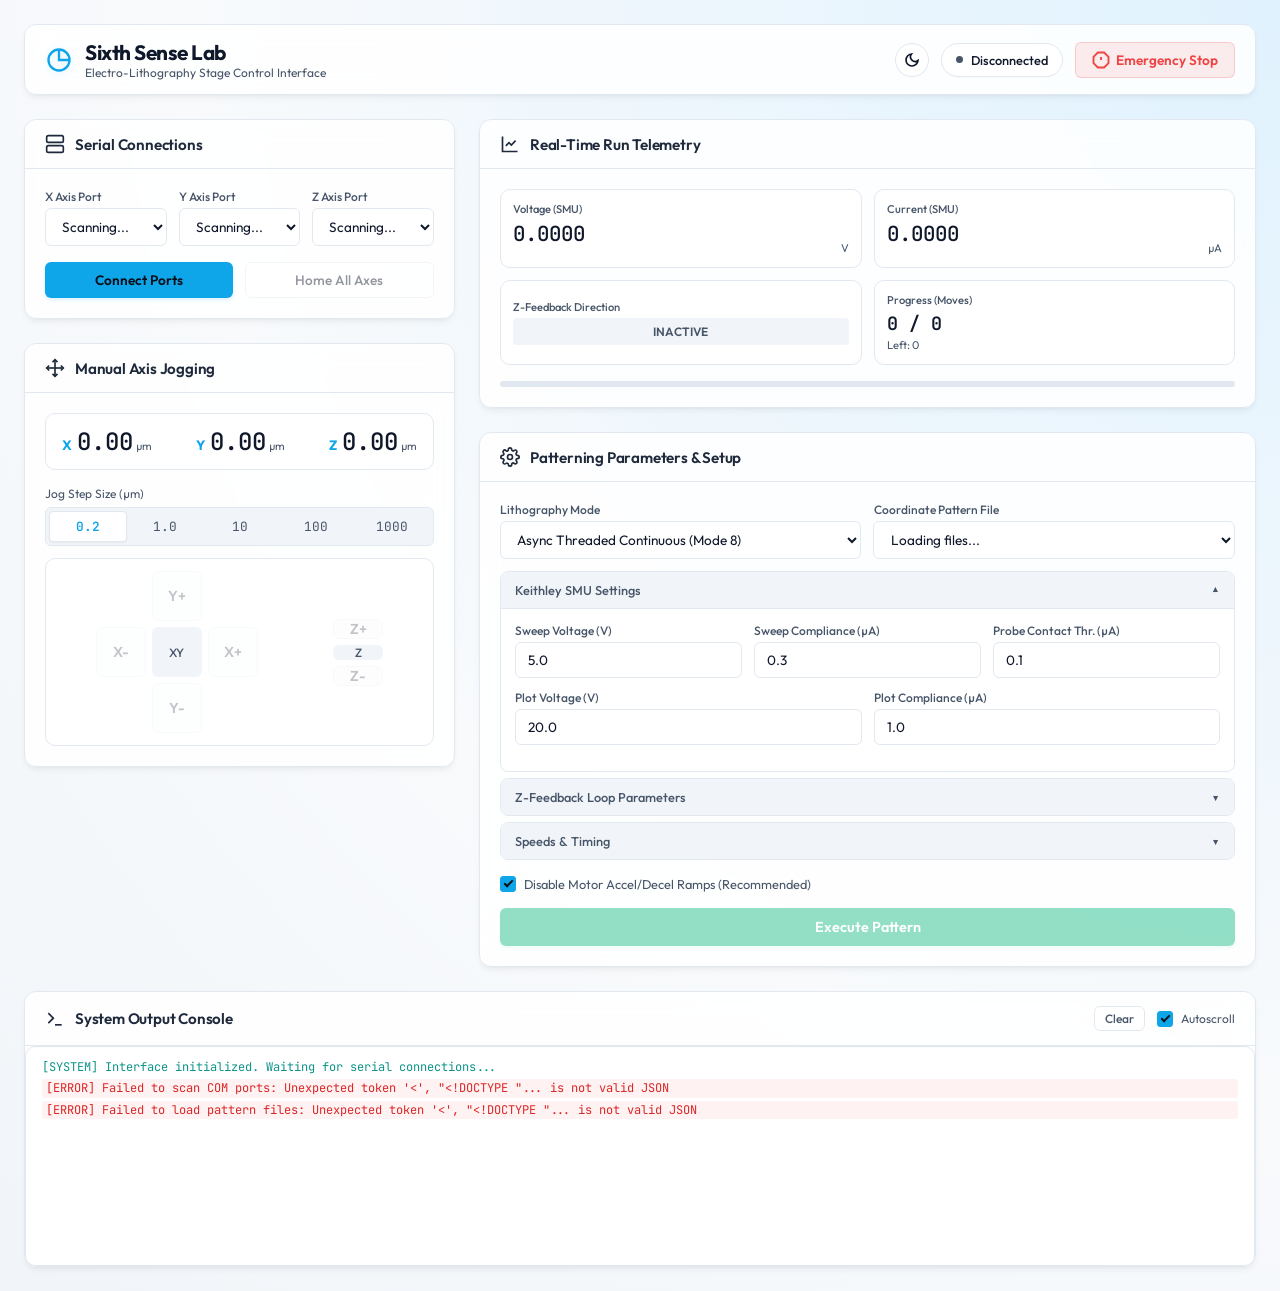
==== frontend/index.html @ 629966ce "Add light/dark theme toggle support, persistent storage, and icon swapping" ====
<!DOCTYPE html>
<html lang="en">
<head>
    <meta charset="UTF-8">
    <meta name="viewport" content="width=device-width, initial-scale=1.0">
    <title>Sixth Sense Lab - Lithography Dashboard</title>
    <link rel="preconnect" href="https://fonts.googleapis.com">
    <link rel="preconnect" href="https://fonts.gstatic.com" crossorigin>
    <link href="https://fonts.googleapis.com/css2?family=Outfit:wght@300;400;500;600;700&family=JetBrains+Mono:wght@400;500&display=swap" rel="stylesheet">
    <link rel="stylesheet" href="style.css">
</head>
<body>
    <div class="glow-bg"></div>
    <div class="app-container">
        <!-- HEADER -->
        <header class="main-header glass-panel">
            <div class="header-left">
                <div class="logo-icon">
                    <svg viewBox="0 0 24 24" width="28" height="28" stroke="currentColor" stroke-width="2" fill="none">
                        <circle cx="12" cy="12" r="9"></circle>
                        <path d="M12 3v9h9"></path>
                    </svg>
                </div>
                <div class="logo-text">
                    <h1>Sixth Sense Lab</h1>
                    <p>Electro-Lithography Stage Control Interface</p>
                </div>
            </div>
            <div class="header-right">
                <button class="btn btn-secondary btn-icon" id="btn-theme-toggle" title="Toggle Light/Dark Theme">
                    <svg id="theme-icon" viewBox="0 0 24 24" width="16" height="16" stroke="currentColor" stroke-width="2.5" fill="none">
                        <path d="M21 12.79A9 9 0 1 1 11.21 3 7 7 0 0 0 21 12.79z"></path>
                    </svg>
                </button>
                <div class="status-badge" id="system-status">
                    <span class="status-indicator"></span>
                    <span class="status-text">Disconnected</span>
                </div>
                <button class="btn btn-danger" id="btn-emergency-stop">
                    <svg viewBox="0 0 24 24" width="18" height="18" stroke="currentColor" stroke-width="2.5" fill="none">
                        <polygon points="7.86 2 16.14 2 22 7.86 22 16.14 16.14 22 7.86 22 2 16.14 2 7.86 7.86 2"></polygon>
                        <line x1="12" y1="8" x2="12" y2="12"></line>
                        <line x1="12" y1="16" x2="12.01" y2="16"></line>
                    </svg>
                    Emergency Stop
                </button>
            </div>
        </header>

        <!-- DASHBOARD GRID -->
        <div class="dashboard-grid">
            
            <!-- LEFT PANEL: Connection & Control -->
            <div class="panel-column">
                
                <!-- CONNECTION PANEL -->
                <section class="card glass-panel" id="connection-panel">
                    <div class="card-header">
                        <svg viewBox="0 0 24 24" width="20" height="20" stroke="currentColor" stroke-width="2" fill="none">
                            <rect x="2" y="2" width="20" height="8" rx="2" ry="2"></rect>
                            <rect x="2" y="14" width="20" height="8" rx="2" ry="2"></rect>
                            <line x1="6" y1="6" x2="6.01" y2="6"></line>
                            <line x1="6" y1="18" x2="6.01" y2="18"></line>
                        </svg>
                        <h2>Serial Connections</h2>
                    </div>
                    <div class="card-body">
                        <div class="input-grid">
                            <div class="input-group">
                                <label for="port-x">X Axis Port</label>
                                <select id="port-x" class="port-select"><option value="">Scanning...</option></select>
                            </div>
                            <div class="input-group">
                                <label for="port-y">Y Axis Port</label>
                                <select id="port-y" class="port-select"><option value="">Scanning...</option></select>
                            </div>
                            <div class="input-group">
                                <label for="port-z">Z Axis Port</label>
                                <select id="port-z" class="port-select"><option value="">Scanning...</option></select>
                            </div>
                        </div>
                        <div class="action-row">
                            <button class="btn btn-primary" id="btn-connect">Connect Ports</button>
                            <button class="btn btn-secondary" id="btn-home" disabled>Home All Axes</button>
                        </div>
                    </div>
                </section>

                <!-- JOG JOGGER PANEL -->
                <section class="card glass-panel" id="jog-panel">
                    <div class="card-header">
                        <svg viewBox="0 0 24 24" width="20" height="20" stroke="currentColor" stroke-width="2" fill="none">
                            <polyline points="5 9 2 12 5 15"></polyline>
                            <polyline points="9 5 12 2 15 5"></polyline>
                            <polyline points="15 19 12 22 9 19"></polyline>
                            <polyline points="19 9 22 12 19 15"></polyline>
                            <line x1="2" y1="12" x2="22" y2="12"></line>
                            <line x1="12" y1="2" x2="12" y2="22"></line>
                        </svg>
                        <h2>Manual Axis Jogging</h2>
                    </div>
                    <div class="card-body">
                        <div class="position-display">
                            <div class="pos-coord">
                                <span class="coord-label">X</span>
                                <span class="coord-val" id="pos-x">0.00</span>
                                <span class="coord-unit">µm</span>
                            </div>
                            <div class="pos-coord">
                                <span class="coord-label">Y</span>
                                <span class="coord-val" id="pos-y">0.00</span>
                                <span class="coord-unit">µm</span>
                            </div>
                            <div class="pos-coord">
                                <span class="coord-label">Z</span>
                                <span class="coord-val" id="pos-z">0.00</span>
                                <span class="coord-unit">µm</span>
                            </div>
                        </div>

                        <div class="jog-layout">
                            <div class="jog-step-selector">
                                <label>Jog Step Size (µm)</label>
                                <div class="step-buttons">
                                    <button class="step-btn active" data-step="0.2">0.2</button>
                                    <button class="step-btn" data-step="1.0">1.0</button>
                                    <button class="step-btn" data-step="10.0">10</button>
                                    <button class="step-btn" data-step="100.0">100</button>
                                    <button class="step-btn" data-step="1000.0">1000</button>
                                </div>
                            </div>

                            <div class="jog-controls">
                                <div class="jog-xy-grid">
                                    <div></div>
                                    <button class="jog-btn" id="jog-y-plus" disabled title="Y Positive">Y+</button>
                                    <div></div>
                                    <button class="jog-btn" id="jog-x-minus" disabled title="X Negative">X-</button>
                                    <div class="jog-center">XY</div>
                                    <button class="jog-btn" id="jog-x-plus" disabled title="X Positive">X+</button>
                                    <div></div>
                                    <button class="jog-btn" id="jog-y-minus" disabled title="Y Negative">Y-</button>
                                    <div></div>
                                </div>
                                <div class="jog-z-column">
                                    <button class="jog-btn" id="jog-z-plus" disabled title="Z Positive (Up)">Z+</button>
                                    <div class="jog-center">Z</div>
                                    <button class="jog-btn" id="jog-z-minus" disabled title="Z Negative (Down)">Z-</button>
                                </div>
                            </div>
                        </div>
                    </div>
                </section>
            </div>

            <!-- RIGHT PANEL: Telemetry & Patterning -->
            <div class="panel-column">
                
                <!-- TELEMETRY PANEL -->
                <section class="card glass-panel" id="telemetry-panel">
                    <div class="card-header">
                        <svg viewBox="0 0 24 24" width="20" height="20" stroke="currentColor" stroke-width="2" fill="none">
                            <path d="M3 3v18h18"></path>
                            <path d="M18.7 8l-5.1 5.2-2.8-2.7L7 14.3"></path>
                        </svg>
                        <h2>Real-Time Run Telemetry</h2>
                    </div>
                    <div class="card-body">
                        <div class="telemetry-grid">
                            <div class="tel-item card-sub">
                                <div class="tel-label">Voltage (SMU)</div>
                                <div class="tel-value" id="tel-voltage">0.0000</div>
                                <div class="tel-unit">V</div>
                            </div>
                            <div class="tel-item card-sub">
                                <div class="tel-label">Current (SMU)</div>
                                <div class="tel-value" id="tel-current">0.0000</div>
                                <div class="tel-unit">µA</div>
                            </div>
                            <div class="tel-item card-sub">
                                <div class="tel-label">Z-Feedback Direction</div>
                                <div class="tel-value-badge inactive" id="tel-feedback-direction">INACTIVE</div>
                            </div>
                            <div class="tel-item card-sub">
                                <div class="tel-label">Progress (Moves)</div>
                                <div class="tel-progress-summary">
                                    <span id="tel-moves-done">0</span> / <span id="tel-moves-total">0</span>
                                </div>
                                <div class="tel-subtext">Left: <span id="tel-moves-left">0</span></div>
                            </div>
                        </div>
                        <div class="progress-bar-container">
                            <div class="progress-bar" id="run-progress-bar" style="width: 0%"></div>
                        </div>
                    </div>
                </section>

                <!-- PARAMETERS PANEL -->
                <section class="card glass-panel" id="parameters-panel">
                    <div class="card-header">
                        <svg viewBox="0 0 24 24" width="20" height="20" stroke="currentColor" stroke-width="2" fill="none">
                            <circle cx="12" cy="12" r="3"></circle>
                            <path d="M19.4 15a1.65 1.65 0 0 0 .33 1.82l.06.06a2 2 0 1 1-2.83 2.83l-.06-.06a1.65 1.65 0 0 0-1.82-.33 1.65 1.65 0 0 0-1 1.51V21a2 2 0 0 1-4 0v-.09A1.65 1.65 0 0 0 9 19.4a1.65 1.65 0 0 0-1.82.33l-.06.06a2 2 0 1 1-2.83-2.83l.06-.06a1.65 1.65 0 0 0 .33-1.82 1.65 1.65 0 0 0-1.51-1H3a2 2 0 0 1 0-4h.09A1.65 1.65 0 0 0 4.6 9a1.65 1.65 0 0 0-.33-1.82l-.06-.06a2 2 0 1 1 2.83-2.83l.06.06a1.65 1.65 0 0 0 1.82.33H9a1.65 1.65 0 0 0 1-1.51V3a2 2 0 0 1 4 0v.09a1.65 1.65 0 0 0 1 1.51 1.65 1.65 0 0 0 1.82-.33l.06-.06a2 2 0 1 1 2.83 2.83l-.06.06a1.65 1.65 0 0 0-.33 1.82V9a1.65 1.65 0 0 0 1.51 1H21a2 2 0 0 1 0 4h-.09a1.65 1.65 0 0 0-1.51 1z"></path>
                        </svg>
                        <h2>Patterning Parameters & Setup</h2>
                    </div>
                    <div class="card-body">
                        <!-- Mode Selector & Pattern Selection -->
                        <div class="row">
                            <div class="input-group">
                                <label for="param-mode">Lithography Mode</label>
                                <select id="param-mode">
                                    <option value="8" selected>Async Threaded Continuous (Mode 8)</option>
                                    <option value="6">Sync Probed Feedback (Mode 6)</option>
                                </select>
                            </div>
                            <div class="input-group">
                                <label for="param-filename">Coordinate Pattern File</label>
                                <select id="param-filename"><option value="circles">Loading files...</option></select>
                            </div>
                        </div>

                        <!-- Param categories -->
                        <div class="param-accordion">
                            <div class="accordion-item active">
                                <div class="accordion-header">Keithley SMU Settings</div>
                                <div class="accordion-content">
                                    <div class="row">
                                        <div class="input-group">
                                            <label for="param-contact_voltage">Sweep Voltage (V)</label>
                                            <input type="number" id="param-contact_voltage" value="5.0" step="0.1">
                                        </div>
                                        <div class="input-group">
                                            <label for="param-contact_compliance">Sweep Compliance (µA)</label>
                                            <input type="number" id="param-contact_compliance" value="0.3" step="0.1">
                                        </div>
                                        <div class="input-group">
                                            <label for="param-threshold_current">Probe Contact Thr. (µA)</label>
                                            <input type="number" id="param-threshold_current" value="0.1" step="0.01">
                                        </div>
                                    </div>
                                    <div class="row">
                                        <div class="input-group">
                                            <label for="param-volt_source">Plot Voltage (V)</label>
                                            <input type="number" id="param-volt_source" value="20.0" step="0.5">
                                        </div>
                                        <div class="input-group">
                                            <label for="param-curr_comp">Plot Compliance (µA)</label>
                                            <input type="number" id="param-curr_comp" value="1.0" step="0.1">
                                        </div>
                                    </div>
                                </div>
                            </div>

                            <div class="accordion-item">
                                <div class="accordion-header">Z-Feedback Loop Parameters</div>
                                <div class="accordion-content">
                                    <div class="row">
                                        <div class="input-group">
                                            <label for="param-voltage_threshold_1">Lower Band Limit (V)</label>
                                            <input type="number" id="param-voltage_threshold_1" value="1.9" step="0.1">
                                        </div>
                                        <div class="input-group">
                                            <label for="param-voltage_threshold_2">Upper Band Limit (V)</label>
                                            <input type="number" id="param-voltage_threshold_2" value="2.2" step="0.1">
                                        </div>
                                        <div class="input-group">
                                            <label for="param-delta_z">Z Step size (µm)</label>
                                            <input type="number" id="param-delta_z" value="0.1" step="0.05">
                                        </div>
                                    </div>
                                    <div class="row">
                                        <div class="input-group">
                                            <label for="param-z_contact_step">Coarse Contact Step (µm)</label>
                                            <input type="number" id="param-z_contact_step" value="1.0" step="0.5">
                                        </div>
                                        <div class="input-group">
                                            <label for="param-liftoff_height">Liftoff Height (µm)</label>
                                            <input type="number" id="param-liftoff_height" value="1000.0" step="100">
                                        </div>
                                        <div class="input-group">
                                            <label for="param-max_safe_z_margin">Max Z Margin (µm)</label>
                                            <input type="number" id="param-max_safe_z_margin" value="100.0" step="10">
                                        </div>
                                    </div>
                                </div>
                            </div>

                            <div class="accordion-item">
                                <div class="accordion-header">Speeds & Timing</div>
                                <div class="accordion-content">
                                    <div class="row">
                                        <div class="input-group">
                                            <label for="param-speed">XY Plotting Speed (µm/s)</label>
                                            <input type="number" id="param-speed" value="5000" step="500">
                                        </div>
                                        <div class="input-group" id="group-z-feedback-speed">
                                            <label for="param-z_feedback_speed">Z Feedback Speed (µm/s)</label>
                                            <input type="number" id="param-z_feedback_speed" value="3000" step="500">
                                        </div>
                                        <div class="input-group" id="group-sample-interval">
                                            <label for="param-sample_interval">Sampling Interval (ms)</label>
                                            <input type="number" id="param-sample_interval" value="50" step="10">
                                        </div>
                                    </div>
                                </div>
                            </div>
                        </div>

                        <div class="row check-row">
                            <label class="checkbox-container">
                                <input type="checkbox" id="param-disable_ramps" checked>
                                <span class="checkmark"></span>
                                Disable Motor Accel/Decel Ramps (Recommended)
                            </label>
                        </div>

                        <div class="action-row">
                            <button class="btn btn-action" id="btn-start-pattern" disabled>Execute Pattern</button>
                        </div>
                    </div>
                </section>
            </div>
        </div>

        <!-- CONSOLE LOGGER PANEL -->
        <section class="card glass-panel" id="console-panel">
            <div class="card-header">
                <svg viewBox="0 0 24 24" width="20" height="20" stroke="currentColor" stroke-width="2" fill="none">
                    <polyline points="4 17 10 11 4 5"></polyline>
                    <line x1="12" y1="19" x2="20" y2="19"></line>
                </svg>
                <h2>System Output Console</h2>
                <div class="console-actions">
                    <button class="btn btn-small" id="btn-clear-console">Clear</button>
                    <label class="checkbox-container small">
                        <input type="checkbox" id="chk-autoscroll" checked>
                        <span class="checkmark"></span>
                        Autoscroll
                    </label>
                </div>
            </div>
            <div class="card-body console-body" id="console-output">
                <div class="console-line system-line">[SYSTEM] Interface initialized. Waiting for serial connections...</div>
            </div>
        </section>
    </div>

    <script src="app.js"></script>
</body>
</html>
---- frontend/style.css ----
/* frontend/style.css */

:root {
    /* Light Theme Variables */
    --bg-color: #f8fafc;
    --body-gradient: radial-gradient(circle at top right, #e0f2fe 0%, #f8fafc 60%, #f1f5f9 100%);
    --panel-bg: rgba(255, 255, 255, 0.85);
    --panel-border: #e2e8f0;
    --text-primary: #0f172a;
    --text-secondary: #475569;
    
    --card-header-text: #1e293b;
    --button-secondary-bg: #ffffff;
    --button-secondary-hover: #f1f5f9;
    --step-button-bg: #f1f5f9;
    --step-button-active: #ffffff;
    --jog-button-bg: #f8fafc;
    
    --console-bg: #ffffff;
    --console-text: #475569;
    --console-border: #e2e8f0;
    --progress-bar-track: #e2e8f0;
    
    /* Console color codes (Light) */
    --system-line: #0d9488; /* Teal */
    --error-line: #dc2626; /* Red */
    --error-bg: #fef2f2;
    --feedback-line: #b45309; /* Amber */
    --smu-line: #0369a1; /* Blue */
    --move-line: #6d28d9; /* Purple */

    /* Core Accent Colors */
    --primary: #0ea5e9; /* Sky 500 */
    --primary-glow: rgba(14, 165, 233, 0.15);
    --accent: #0284c7;
    --success: #10b981;
    --success-glow: rgba(16, 185, 129, 0.15);
    --warning: #ea580c;
    --warning-glow: rgba(234, 88, 12, 0.15);
    --danger: #ef4444;
    --danger-glow: rgba(239, 68, 68, 0.15);
    --font-sans: 'Outfit', -apple-system, sans-serif;
    --font-mono: 'JetBrains Mono', monospace;
}

[data-theme="dark"] {
    /* Dark Theme Variables */
    --bg-color: #0b0f19;
    --body-gradient: radial-gradient(circle at top right, rgba(0, 242, 254, 0.08) 0%, #080b11 60%, #0b0f19 100%);
    --panel-bg: rgba(13, 20, 35, 0.65);
    --panel-border: rgba(255, 255, 255, 0.08);
    --text-primary: #f3f4f6;
    --text-secondary: #9ca3af;
    
    --card-header-text: #f3f4f6;
    --button-secondary-bg: rgba(255, 255, 255, 0.05);
    --button-secondary-hover: rgba(255, 255, 255, 0.08);
    --step-button-bg: rgba(255, 255, 255, 0.03);
    --step-button-active: rgba(0, 242, 254, 0.15);
    --jog-button-bg: rgba(255, 255, 255, 0.04);
    
    --console-bg: rgba(0, 0, 0, 0.3);
    --console-text: #e2e8f0;
    --console-border: rgba(255, 255, 255, 0.04);
    --progress-bar-track: rgba(255, 255, 255, 0.03);
    
    /* Console color codes (Dark) */
    --system-line: #a7f3d0;
    --error-line: #fca5a5;
    --error-bg: rgba(239, 68, 68, 0.1);
    --feedback-line: #fde68a;
    --smu-line: #93c5fd;
    --move-line: #e9d5ff;

    /* Primary Accent Adjustments for Dark contrast */
    --primary: #00f2fe;
    --primary-glow: rgba(0, 242, 254, 0.4);
    --accent: #4facfe;
}

* {
    box-sizing: border-box;
    margin: 0;
    padding: 0;
}

body {
    background-color: var(--bg-color);
    background: var(--body-gradient);
    color: var(--text-primary);
    font-family: var(--font-sans);
    min-height: 100vh;
    overflow-x: hidden;
    position: relative;
    transition: background-color 0.3s ease, background 0.3s ease, color 0.3s ease;
}

.app-container {
    max-width: 1300px;
    margin: 0 auto;
    padding: 24px;
    display: flex;
    flex-direction: column;
    gap: 24px;
}

/* Glassmorphism Panel styles */
.glass-panel {
    background: var(--panel-bg);
    backdrop-filter: blur(12px);
    -webkit-backdrop-filter: blur(12px);
    border: 1px solid var(--panel-border);
    border-radius: 12px;
    box-shadow: 0 4px 6px -1px rgba(0, 0, 0, 0.05), 0 2px 4px -2px rgba(0, 0, 0, 0.05);
    transition: background-color 0.3s ease, border-color 0.3s ease, box-shadow 0.3s ease;
}

/* HEADER */
.main-header {
    display: flex;
    justify-content: space-between;
    align-items: center;
    padding: 14px 20px;
}

.header-left {
    display: flex;
    align-items: center;
    gap: 12px;
}

.logo-icon {
    color: var(--primary);
    display: flex;
    align-items: center;
    justify-content: center;
    filter: drop-shadow(0 2px 4px var(--primary-glow));
    transition: color 0.3s ease, filter 0.3s ease;
}

.logo-text h1 {
    font-size: 1.3rem;
    font-weight: 700;
    letter-spacing: -0.5px;
    color: var(--text-primary);
    transition: color 0.3s ease;
}

.logo-text p {
    font-size: 0.75rem;
    color: var(--text-secondary);
    transition: color 0.3s ease;
}

.header-right {
    display: flex;
    align-items: center;
    gap: 12px;
}

/* Status indicator badge */
.status-badge {
    display: flex;
    align-items: center;
    gap: 8px;
    background: var(--button-secondary-bg);
    border: 1px solid var(--panel-border);
    padding: 8px 14px;
    border-radius: 20px;
    font-size: 0.8rem;
    font-weight: 500;
    box-shadow: 0 1px 2px rgba(0, 0, 0, 0.02);
    transition: background-color 0.3s ease, border-color 0.3s ease, color 0.3s ease;
}

.status-indicator {
    width: 7px;
    height: 7px;
    border-radius: 50%;
    background-color: var(--text-secondary);
    transition: all 0.3s ease;
}

.status-badge.connected .status-indicator {
    background-color: var(--success);
    box-shadow: 0 0 8px var(--success);
    animation: pulse-glow 2s infinite;
}

.status-badge.patterning .status-indicator {
    background-color: var(--warning);
    box-shadow: 0 0 8px var(--warning);
    animation: pulse-glow-warning 1.5s infinite;
}

@keyframes pulse-glow {
    0% { transform: scale(1); opacity: 1; }
    50% { transform: scale(1.2); opacity: 0.6; }
    100% { transform: scale(1); opacity: 1; }
}

@keyframes pulse-glow-warning {
    0% { transform: scale(1); opacity: 1; }
    50% { transform: scale(1.3); opacity: 0.5; }
    100% { transform: scale(1); opacity: 1; }
}

/* DASHBOARD GRID */
.dashboard-grid {
    display: grid;
    grid-template-columns: 1.1fr 1.3fr;
    gap: 24px;
}

@media (max-width: 1024px) {
    .dashboard-grid {
        grid-template-columns: 1fr;
    }
}

.panel-column {
    display: flex;
    flex-direction: column;
    gap: 24px;
}

/* CARD / SECTION */
.card {
    display: flex;
    flex-direction: column;
}

.card-header {
    display: flex;
    align-items: center;
    gap: 10px;
    padding: 14px 20px;
    border-bottom: 1px solid var(--panel-border);
    color: var(--card-header-text);
    transition: border-color 0.3s ease, color 0.3s ease;
}

.card-header h2 {
    font-size: 0.95rem;
    font-weight: 600;
    letter-spacing: -0.2px;
}

.card-body {
    padding: 20px;
}

/* BUTTONS */
.btn {
    font-family: var(--font-sans);
    font-size: 0.85rem;
    font-weight: 500;
    padding: 8px 16px;
    border-radius: 6px;
    border: none;
    cursor: pointer;
    display: inline-flex;
    align-items: center;
    justify-content: center;
    gap: 6px;
    transition: all 0.15s ease;
}

.btn:disabled {
    opacity: 0.45;
    cursor: not-allowed;
}

.btn-primary {
    background: var(--primary);
    color: #0b0f19;
    font-weight: 600;
    box-shadow: 0 2px 4px var(--primary-glow);
}

[data-theme="dark"] .btn-primary {
    color: #0b0f19;
}

.btn-primary:hover:not(:disabled) {
    background: var(--accent);
    box-shadow: 0 4px 8px var(--primary-glow);
}

.btn-secondary {
    background: var(--button-secondary-bg);
    color: var(--text-primary);
    border: 1px solid var(--panel-border);
    box-shadow: 0 1px 2px rgba(0, 0, 0, 0.02);
    transition: background-color 0.3s ease, border-color 0.3s ease, color 0.3s ease;
}

.btn-secondary:hover:not(:disabled) {
    background: var(--button-secondary-hover);
}

.btn-icon {
    padding: 8px;
    border-radius: 50%;
}

.btn-danger {
    background: rgba(239, 68, 68, 0.1);
    color: var(--danger);
    border: 1px solid rgba(239, 68, 68, 0.2);
    font-weight: 600;
}

.btn-danger:hover:not(:disabled) {
    background: var(--danger);
    color: white;
    box-shadow: 0 2px 8px var(--danger-glow);
}

.btn-action {
    background: var(--success);
    color: white;
    font-weight: 600;
    width: 100%;
    padding: 10px;
    font-size: 0.9rem;
    box-shadow: 0 2px 4px var(--success-glow);
}

.btn-action:hover:not(:disabled) {
    background: #059669;
    box-shadow: 0 4px 8px var(--success-glow);
}

.btn-small {
    padding: 4px 10px;
    font-size: 0.75rem;
    background: var(--button-secondary-bg);
    border: 1px solid var(--panel-border);
    color: var(--text-secondary);
}

.btn-small:hover {
    background: var(--button-secondary-hover);
    color: var(--text-primary);
}

/* FORMS & INPUTS */
.input-grid {
    display: grid;
    grid-template-columns: repeat(3, 1fr);
    gap: 12px;
    margin-bottom: 16px;
}

.input-group {
    display: flex;
    flex-direction: column;
    gap: 4px;
}

.input-group label {
    font-size: 0.75rem;
    color: var(--text-secondary);
    font-weight: 500;
}

select, input[type="number"], input[type="text"] {
    background: var(--button-secondary-bg);
    border: 1px solid var(--panel-border);
    color: var(--text-primary);
    padding: 8px 12px;
    border-radius: 6px;
    font-family: var(--font-sans);
    font-size: 0.85rem;
    outline: none;
    transition: border-color 0.15s ease, background-color 0.3s ease, color 0.3s ease;
}

select:focus, input:focus {
    border-color: var(--primary);
}

.row {
    display: flex;
    gap: 12px;
    margin-bottom: 12px;
}

.row .input-group {
    flex: 1;
}

.action-row {
    display: flex;
    gap: 12px;
    margin-top: 8px;
}

.action-row button {
    flex: 1;
}

/* JOGGING PANEL */
.position-display {
    display: flex;
    justify-content: space-between;
    background: var(--console-bg);
    border-radius: 10px;
    padding: 12px 16px;
    margin-bottom: 16px;
    border: 1px solid var(--panel-border);
    transition: background-color 0.3s ease, border-color 0.3s ease;
}

.pos-coord {
    display: flex;
    align-items: baseline;
    gap: 3px;
}

.coord-label {
    font-size: 0.85rem;
    color: var(--primary);
    font-weight: 700;
    margin-right: 2px;
}

.coord-val {
    font-size: 1.5rem;
    font-family: var(--font-mono);
    font-weight: 500;
    color: var(--text-primary);
}

.coord-unit {
    font-size: 0.7rem;
    color: var(--text-secondary);
}

.jog-layout {
    display: flex;
    flex-direction: column;
    gap: 12px;
}

.jog-step-selector label {
    font-size: 0.75rem;
    color: var(--text-secondary);
    margin-bottom: 6px;
    display: block;
}

.step-buttons {
    display: flex;
    background: var(--step-button-bg);
    padding: 3px;
    border-radius: 6px;
    border: 1px solid var(--panel-border);
    transition: background-color 0.3s ease, border-color 0.3s ease;
}

.step-btn {
    flex: 1;
    background: transparent;
    border: none;
    color: var(--text-secondary);
    padding: 6px;
    border-radius: 4px;
    font-size: 0.8rem;
    cursor: pointer;
    font-family: var(--font-mono);
    transition: all 0.15s ease;
}

.step-btn:hover {
    color: var(--text-primary);
}

.step-btn.active {
    background: var(--step-button-active);
    color: var(--primary);
    font-weight: 600;
    box-shadow: 0 1px 2px rgba(0, 0, 0, 0.05);
    border: 1px solid var(--panel-border);
}

.jog-controls {
    display: flex;
    justify-content: space-around;
    align-items: center;
    background: var(--button-secondary-bg);
    border: 1px solid var(--panel-border);
    padding: 12px;
    border-radius: 10px;
    transition: background-color 0.3s ease, border-color 0.3s ease;
}

.jog-xy-grid {
    display: grid;
    grid-template-columns: repeat(3, 50px);
    grid-template-rows: repeat(3, 50px);
    gap: 6px;
}

.jog-z-column {
    display: flex;
    flex-direction: column;
    gap: 6px;
    width: 50px;
}

.jog-btn {
    background: var(--jog-button-bg);
    border: 1px solid var(--panel-border);
    border-radius: 6px;
    color: var(--text-primary);
    font-family: var(--font-sans);
    font-weight: 600;
    cursor: pointer;
    display: flex;
    align-items: center;
    justify-content: center;
    font-size: 0.9rem;
    transition: all 0.15s ease;
}

.jog-btn:disabled {
    opacity: 0.25;
    cursor: not-allowed;
}

.jog-btn:hover:not(:disabled) {
    background: var(--primary);
    border-color: var(--primary);
    color: #0b0f19;
}

.jog-btn:active:not(:disabled) {
    transform: scale(0.96);
}

.jog-center {
    display: flex;
    align-items: center;
    justify-content: center;
    font-size: 0.75rem;
    color: var(--text-secondary);
    font-weight: 500;
    background: var(--step-button-bg);
    border-radius: 6px;
    transition: background-color 0.3s ease;
}

/* TELEMETRY PANEL */
.telemetry-grid {
    display: grid;
    grid-template-columns: repeat(2, 1fr);
    gap: 12px;
    margin-bottom: 16px;
}

.card-sub {
    background: var(--button-secondary-bg);
    border: 1px solid var(--panel-border);
    border-radius: 10px;
    padding: 12px;
    display: flex;
    flex-direction: column;
    justify-content: center;
    box-shadow: 0 1px 2px rgba(0, 0, 0, 0.01);
    transition: background-color 0.3s ease, border-color 0.3s ease;
}

.tel-label {
    font-size: 0.7rem;
    color: var(--text-secondary);
    font-weight: 500;
    margin-bottom: 4px;
}

.tel-value {
    font-size: 1.3rem;
    font-family: var(--font-mono);
    font-weight: 500;
    color: var(--text-primary);
}

.tel-unit {
    font-size: 0.7rem;
    color: var(--text-secondary);
    align-self: flex-end;
    margin-top: -6px;
}

.tel-value-badge {
    padding: 6px 10px;
    border-radius: 4px;
    font-size: 0.75rem;
    font-weight: 600;
    text-align: center;
    letter-spacing: 0.2px;
    transition: background-color 0.3s ease, border-color 0.3s ease, color 0.3s ease;
}

.tel-value-badge.inactive {
    background: var(--step-button-bg);
    color: var(--text-secondary);
}

.tel-value-badge.aligned {
    background: rgba(16, 185, 129, 0.1);
    color: var(--success);
    border: 1px solid rgba(16, 185, 129, 0.25);
}

.tel-value-badge.voltage_low {
    background: rgba(234, 88, 12, 0.1);
    color: var(--warning);
    border: 1px solid rgba(234, 88, 12, 0.25);
}

.tel-value-badge.voltage_high {
    background: rgba(234, 88, 12, 0.1);
    color: var(--warning);
    border: 1px solid rgba(234, 88, 12, 0.25);
}

.tel-value-badge.liftoff {
    background: rgba(59, 130, 246, 0.1);
    color: #3b82f6;
    border: 1px solid rgba(59, 130, 246, 0.25);
}

.tel-value-badge.finding_contact {
    background: rgba(139, 92, 246, 0.1);
    color: #8b5cf6;
    border: 1px solid rgba(139, 92, 246, 0.25);
}

.tel-progress-summary {
    font-size: 1.15rem;
    font-family: var(--font-mono);
    font-weight: 600;
    color: var(--text-primary);
}

.tel-subtext {
    font-size: 0.7rem;
    color: var(--text-secondary);
    margin-top: 2px;
}

.progress-bar-container {
    background: var(--progress-bar-track);
    height: 6px;
    border-radius: 10px;
    overflow: hidden;
    transition: background-color 0.3s ease;
}

.progress-bar {
    height: 100%;
    background: var(--primary);
    transition: width 0.3s ease, background-color 0.3s ease;
}

/* ACCORDION IN PARAMETERS */
.param-accordion {
    display: flex;
    flex-direction: column;
    gap: 6px;
    margin-bottom: 16px;
}

.accordion-item {
    border: 1px solid var(--panel-border);
    border-radius: 8px;
    overflow: hidden;
    background: var(--button-secondary-bg);
    transition: background-color 0.3s ease, border-color 0.3s ease;
}

.accordion-header {
    padding: 10px 14px;
    font-weight: 500;
    font-size: 0.8rem;
    color: var(--text-secondary);
    cursor: pointer;
    background: var(--step-button-bg);
    display: flex;
    justify-content: space-between;
    align-items: center;
    user-select: none;
    transition: background-color 0.3s ease, color 0.3s ease;
}

.accordion-header::after {
    content: '▼';
    font-size: 0.55rem;
    color: var(--text-secondary);
    transition: transform 0.2s ease;
}

.accordion-item.active .accordion-header::after {
    transform: rotate(-180deg);
}

.accordion-content {
    padding: 14px;
    display: none;
    border-top: 1px solid var(--panel-border);
    transition: border-color 0.3s ease;
}

.accordion-item.active .accordion-content {
    display: block;
}

/* CHECKBOX CONTAINER */
.check-row {
    margin-bottom: 16px;
}

.checkbox-container {
    display: flex;
    align-items: center;
    position: relative;
    padding-left: 24px;
    cursor: pointer;
    font-size: 0.8rem;
    color: var(--text-secondary);
    user-select: none;
    transition: color 0.3s ease;
}

.checkbox-container.small {
    font-size: 0.75rem;
}

.checkbox-container input {
    position: absolute;
    opacity: 0;
    cursor: pointer;
    height: 0;
    width: 0;
}

.checkmark {
    position: absolute;
    top: 50%;
    transform: translateY(-50%);
    left: 0;
    height: 16px;
    width: 16px;
    background-color: var(--button-secondary-bg);
    border: 1px solid var(--panel-border);
    border-radius: 3px;
    transition: all 0.15s ease;
}

.checkbox-container:hover input ~ .checkmark {
    border-color: var(--primary);
}

.checkbox-container input:checked ~ .checkmark {
    background-color: var(--primary);
    border-color: var(--primary);
}

.checkmark:after {
    content: "";
    position: absolute;
    display: none;
}

.checkbox-container input:checked ~ .checkmark:after {
    display: block;
}

.checkbox-container .checkmark:after {
    left: 5px;
    top: 1px;
    width: 3px;
    height: 7px;
    border: solid #0b0f19;
    border-width: 0 2px 2px 0;
    transform: rotate(45deg);
}

/* CONSOLE LOGGER */
.console-actions {
    margin-left: auto;
    display: flex;
    align-items: center;
    gap: 12px;
}

.console-body {
    height: 220px;
    overflow-y: auto;
    background: var(--console-bg);
    border-radius: 10px;
    border: 1px solid var(--console-border);
    padding: 12px 16px;
    font-family: var(--font-mono);
    font-size: 0.75rem;
    line-height: 1.4;
    display: flex;
    flex-direction: column;
    gap: 3px;
    box-shadow: inset 0 1px 3px rgba(0, 0, 0, 0.02);
    transition: background-color 0.3s ease, border-color 0.3s ease;
}

.console-line {
    white-space: pre-wrap;
    word-break: break-all;
    color: var(--console-text);
    transition: color 0.3s ease;
}

.system-line {
    color: var(--system-line);
}

.error-line {
    color: var(--error-line);
    background: var(--error-bg);
    border-radius: 3px;
    padding: 1px 4px;
}

.feedback-line {
    color: var(--feedback-line);
}

.smu-line {
    color: var(--smu-line);
}

.move-line {
    color: var(--move-line);
}

/* Scrollbar customization */
::-webkit-scrollbar {
    width: 5px;
    height: 5px;
}

::-webkit-scrollbar-track {
    background: var(--step-button-bg);
    transition: background-color 0.3s ease;
}

::-webkit-scrollbar-thumb {
    background: var(--panel-border);
    border-radius: 4px;
    transition: background-color 0.3s ease;
}

::-webkit-scrollbar-thumb:hover {
    background: var(--primary);
}
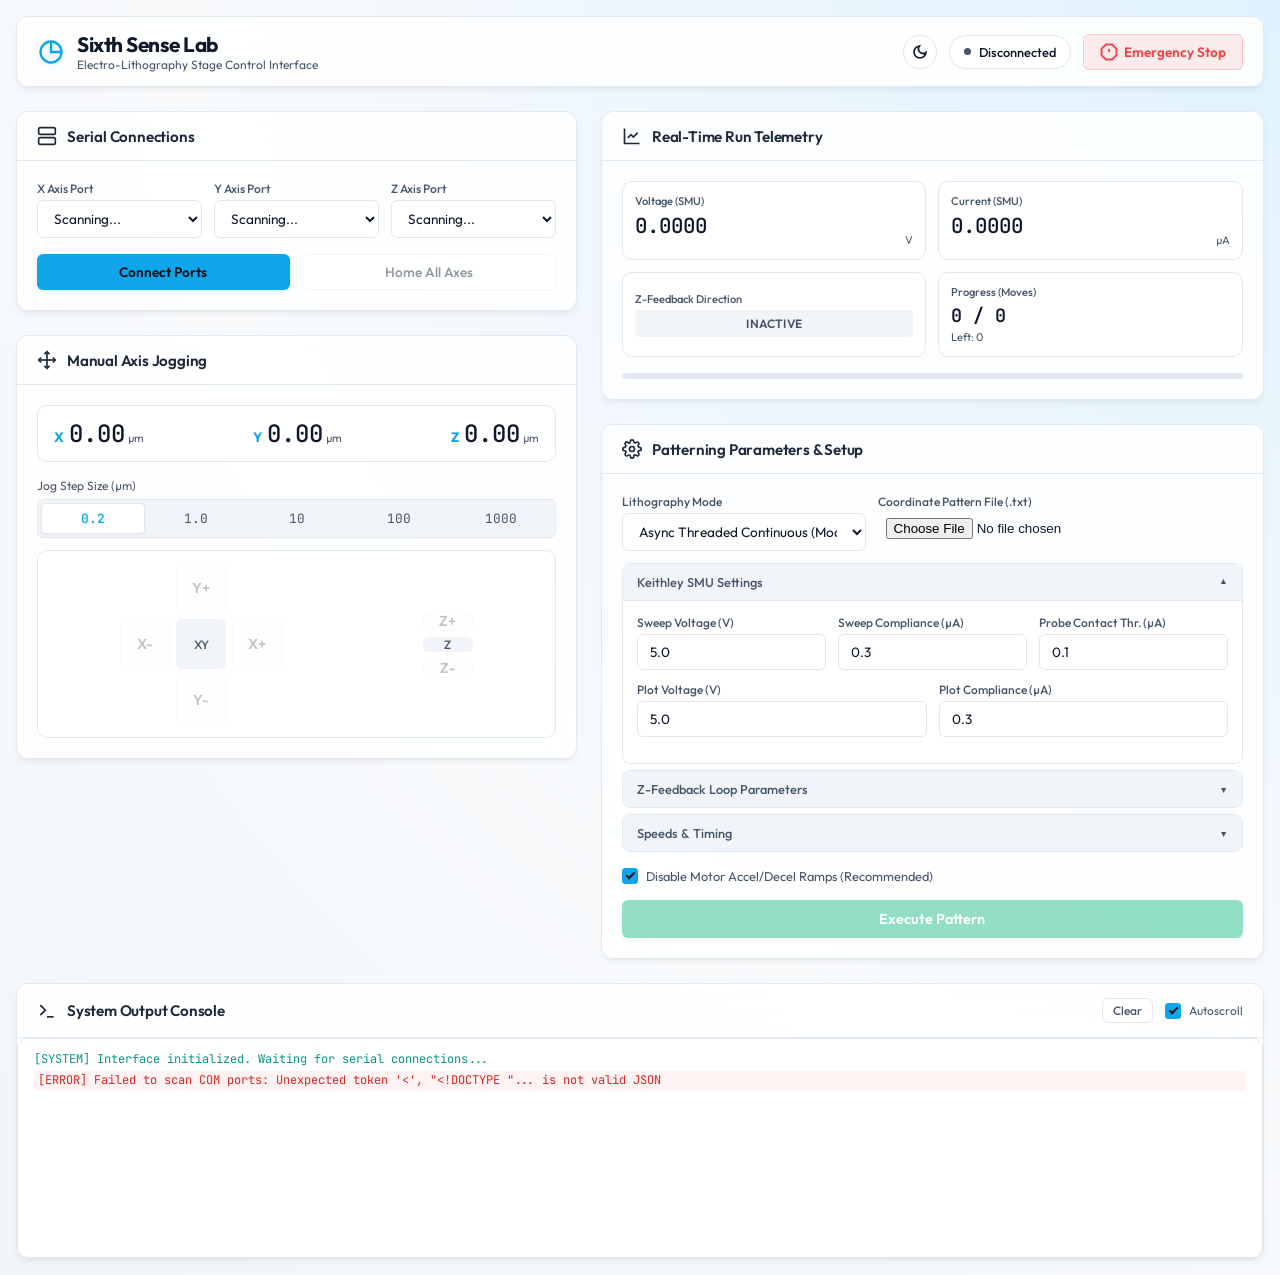
==== commit 4538eab3: "Implement native file selector for coordinates, auto-smu updates in Z contact search, and update def" ====
--- a/frontend/index.html
+++ b/frontend/index.html
@@ -214,9 +214,9 @@
                                     <option value="6">Sync Probed Feedback (Mode 6)</option>
                                 </select>
                             </div>
-                            <div class="input-group">
-                                <label for="param-filename">Coordinate Pattern File</label>
-                                <select id="param-filename"><option value="circles">Loading files...</option></select>
+                            <div class="input-group" style="flex: 1.5;">
+                                <label for="param-file">Coordinate Pattern File (.txt)</label>
+                                <input type="file" id="param-file" accept=".txt" style="padding: 5px 8px; width: 100%;">
                             </div>
                         </div>
 
@@ -242,11 +242,11 @@
                                     <div class="row">
                                         <div class="input-group">
                                             <label for="param-volt_source">Plot Voltage (V)</label>
-                                            <input type="number" id="param-volt_source" value="20.0" step="0.5">
+                                            <input type="number" id="param-volt_source" value="5.0" step="0.5">
                                         </div>
                                         <div class="input-group">
                                             <label for="param-curr_comp">Plot Compliance (µA)</label>
-                                            <input type="number" id="param-curr_comp" value="1.0" step="0.1">
+                                            <input type="number" id="param-curr_comp" value="0.3" step="0.1">
                                         </div>
                                     </div>
                                 </div>
@@ -258,21 +258,21 @@
                                     <div class="row">
                                         <div class="input-group">
                                             <label for="param-voltage_threshold_1">Lower Band Limit (V)</label>
-                                            <input type="number" id="param-voltage_threshold_1" value="1.9" step="0.1">
+                                            <input type="number" id="param-voltage_threshold_1" value="2.0" step="0.1">
                                         </div>
                                         <div class="input-group">
                                             <label for="param-voltage_threshold_2">Upper Band Limit (V)</label>
-                                            <input type="number" id="param-voltage_threshold_2" value="2.2" step="0.1">
+                                            <input type="number" id="param-voltage_threshold_2" value="4.0" step="0.1">
                                         </div>
                                         <div class="input-group">
                                             <label for="param-delta_z">Z Step size (µm)</label>
-                                            <input type="number" id="param-delta_z" value="0.1" step="0.05">
-                                        </div>
-                                    </div>
-                                    <div class="row">
-                                        <div class="input-group">
-                                            <label for="param-z_contact_step">Coarse Contact Step (µm)</label>
-                                            <input type="number" id="param-z_contact_step" value="1.0" step="0.5">
+                                            <input type="number" id="param-delta_z" value="2.0" step="0.5">
+                                        </div>
+                                    </div>
+                                    <div class="row">
+                                        <div class="input-group">
+                                            <label for="param-z_contact_step">Step size for contact point (µm)</label>
+                                            <input type="number" id="param-z_contact_step" value="1000.0" step="100">
                                         </div>
                                         <div class="input-group">
                                             <label for="param-liftoff_height">Liftoff Height (µm)</label>
@@ -292,15 +292,15 @@
                                     <div class="row">
                                         <div class="input-group">
                                             <label for="param-speed">XY Plotting Speed (µm/s)</label>
-                                            <input type="number" id="param-speed" value="5000" step="500">
+                                            <input type="number" id="param-speed" value="100.0" step="10">
                                         </div>
                                         <div class="input-group" id="group-z-feedback-speed">
                                             <label for="param-z_feedback_speed">Z Feedback Speed (µm/s)</label>
-                                            <input type="number" id="param-z_feedback_speed" value="3000" step="500">
+                                            <input type="number" id="param-z_feedback_speed" value="1000.0" step="100">
                                         </div>
                                         <div class="input-group" id="group-sample-interval">
                                             <label for="param-sample_interval">Sampling Interval (ms)</label>
-                                            <input type="number" id="param-sample_interval" value="50" step="10">
+                                            <input type="number" id="param-sample_interval" value="5.0" step="1">
                                         </div>
                                     </div>
                                 </div>
--- a/frontend/style.css
+++ b/frontend/style.css
@@ -46,7 +46,7 @@
 [data-theme="dark"] {
     /* Dark Theme Variables */
     --bg-color: #0b0f19;
-    --body-gradient: radial-gradient(circle at top right, rgba(0, 242, 254, 0.08) 0%, #080b11 60%, #0b0f19 100%);
+    --body-gradient: #0b0f19;
     --panel-bg: rgba(13, 20, 35, 0.65);
     --panel-border: rgba(255, 255, 255, 0.08);
     --text-primary: #f3f4f6;
@@ -96,12 +96,14 @@
 }
 
 .app-container {
+    width: 100%;
     max-width: 1300px;
     margin: 0 auto;
-    padding: 24px;
+    padding: 16px;
     display: flex;
     flex-direction: column;
     gap: 24px;
+    box-sizing: border-box;
 }
 
 /* Glassmorphism Panel styles */
@@ -210,9 +212,11 @@
     display: grid;
     grid-template-columns: 1.1fr 1.3fr;
     gap: 24px;
-}
-
-@media (max-width: 1024px) {
+    width: 100%;
+    min-width: 0;
+}
+
+@media (max-width: 1200px) {
     .dashboard-grid {
         grid-template-columns: 1fr;
     }
@@ -222,12 +226,16 @@
     display: flex;
     flex-direction: column;
     gap: 24px;
+    min-width: 0;
+    width: 100%;
 }
 
 /* CARD / SECTION */
 .card {
     display: flex;
     flex-direction: column;
+    min-width: 0;
+    width: 100%;
 }
 
 .card-header {
@@ -348,9 +356,11 @@
 /* FORMS & INPUTS */
 .input-grid {
     display: grid;
-    grid-template-columns: repeat(3, 1fr);
+    grid-template-columns: repeat(auto-fit, minmax(100px, 1fr));
     gap: 12px;
     margin-bottom: 16px;
+    width: 100%;
+    min-width: 0;
 }
 
 .input-group {
@@ -375,6 +385,10 @@
     font-size: 0.85rem;
     outline: none;
     transition: border-color 0.15s ease, background-color 0.3s ease, color 0.3s ease;
+    width: 100%;
+    max-width: 100%;
+    min-width: 0;
+    box-sizing: border-box;
 }
 
 select:focus, input:focus {
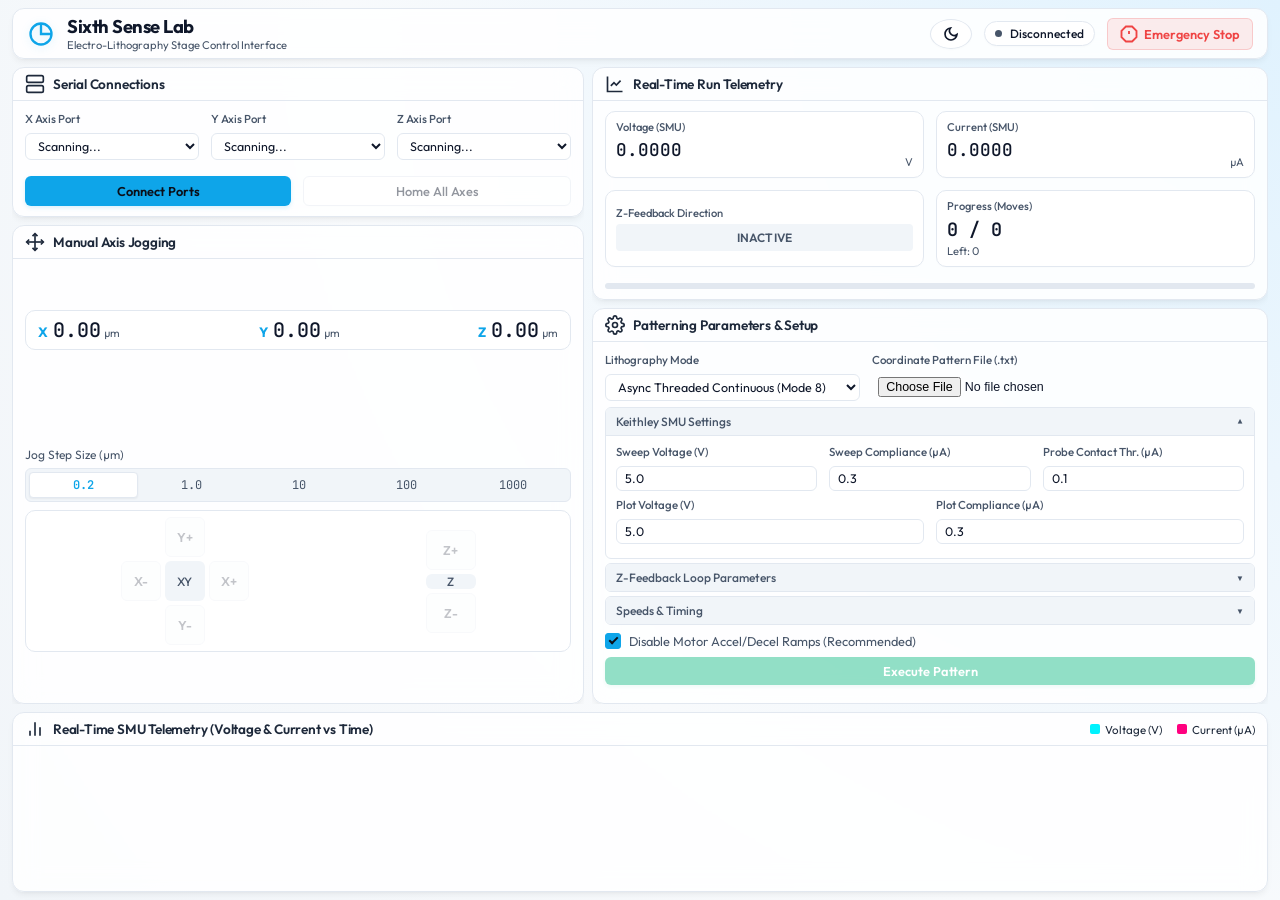
==== commit a5045b2e: "Remove visual console window, implement CSV logging for SMU patterning data, enable background file " ====
--- a/frontend/index.html
+++ b/frontend/index.html
@@ -323,25 +323,28 @@
             </div>
         </div>
 
-        <!-- CONSOLE LOGGER PANEL -->
-        <section class="card glass-panel" id="console-panel">
+        <!-- REAL-TIME TELEMETRY CHART PANEL -->
+        <section class="card glass-panel" id="chart-panel">
             <div class="card-header">
                 <svg viewBox="0 0 24 24" width="20" height="20" stroke="currentColor" stroke-width="2" fill="none">
-                    <polyline points="4 17 10 11 4 5"></polyline>
-                    <line x1="12" y1="19" x2="20" y2="19"></line>
+                    <line x1="18" y1="20" x2="18" y2="10"></line>
+                    <line x1="12" y1="20" x2="12" y2="4"></line>
+                    <line x1="6" y1="20" x2="6" y2="14"></line>
                 </svg>
-                <h2>System Output Console</h2>
-                <div class="console-actions">
-                    <button class="btn btn-small" id="btn-clear-console">Clear</button>
-                    <label class="checkbox-container small">
-                        <input type="checkbox" id="chk-autoscroll" checked>
-                        <span class="checkmark"></span>
-                        Autoscroll
-                    </label>
+                <h2>Real-Time SMU Telemetry (Voltage & Current vs Time)</h2>
+                <div style="margin-left: auto; display: flex; gap: 15px; font-size: 0.72rem;">
+                    <span style="display: flex; align-items: center; gap: 5px;">
+                        <span style="width: 10px; height: 10px; background: #00f2fe; border-radius: 2px;"></span>
+                        Voltage (V)
+                    </span>
+                    <span style="display: flex; align-items: center; gap: 5px;">
+                        <span style="width: 10px; height: 10px; background: #ff007f; border-radius: 2px;"></span>
+                        Current (µA)
+                    </span>
                 </div>
             </div>
-            <div class="card-body console-body" id="console-output">
-                <div class="console-line system-line">[SYSTEM] Interface initialized. Waiting for serial connections...</div>
+            <div class="card-body" style="flex: 1; min-height: 0; padding: 5px 10px; display: flex; justify-content: center; align-items: center;">
+                <canvas id="telemetry-canvas" style="width: 100%; height: 100%; display: block;"></canvas>
             </div>
         </section>
     </div>
--- a/frontend/style.css
+++ b/frontend/style.css
@@ -89,8 +89,9 @@
     background: var(--body-gradient);
     color: var(--text-primary);
     font-family: var(--font-sans);
-    min-height: 100vh;
-    overflow-x: hidden;
+    height: 100vh;
+    max-height: 100vh;
+    overflow: hidden;
     position: relative;
     transition: background-color 0.3s ease, background 0.3s ease, color 0.3s ease;
 }
@@ -98,12 +99,15 @@
 .app-container {
     width: 100%;
     max-width: 1300px;
+    height: 100vh;
+    max-height: 100vh;
     margin: 0 auto;
-    padding: 16px;
-    display: flex;
-    flex-direction: column;
-    gap: 24px;
+    padding: 8px 12px;
+    display: flex;
+    flex-direction: column;
+    gap: 8px;
     box-sizing: border-box;
+    overflow: hidden;
 }
 
 /* Glassmorphism Panel styles */
@@ -211,23 +215,30 @@
 .dashboard-grid {
     display: grid;
     grid-template-columns: 1.1fr 1.3fr;
-    gap: 24px;
+    gap: 8px;
     width: 100%;
     min-width: 0;
+    flex: 1;
+    min-height: 0;
+    overflow: hidden;
 }
 
 @media (max-width: 1200px) {
     .dashboard-grid {
         grid-template-columns: 1fr;
+        overflow-y: auto;
     }
 }
 
 .panel-column {
     display: flex;
     flex-direction: column;
-    gap: 24px;
+    gap: 8px;
     min-width: 0;
     width: 100%;
+    height: 100%;
+    min-height: 0;
+    overflow: hidden;
 }
 
 /* CARD / SECTION */
@@ -241,21 +252,21 @@
 .card-header {
     display: flex;
     align-items: center;
-    gap: 10px;
-    padding: 14px 20px;
+    gap: 8px;
+    padding: 6px 12px;
     border-bottom: 1px solid var(--panel-border);
     color: var(--card-header-text);
     transition: border-color 0.3s ease, color 0.3s ease;
 }
 
 .card-header h2 {
-    font-size: 0.95rem;
+    font-size: 0.85rem;
     font-weight: 600;
     letter-spacing: -0.2px;
 }
 
 .card-body {
-    padding: 20px;
+    padding: 10px 12px;
 }
 
 /* BUTTONS */
@@ -398,7 +409,7 @@
 .row {
     display: flex;
     gap: 12px;
-    margin-bottom: 12px;
+    margin-bottom: 6px;
 }
 
 .row .input-group {
@@ -408,7 +419,7 @@
 .action-row {
     display: flex;
     gap: 12px;
-    margin-top: 8px;
+    margin-top: 4px;
 }
 
 .action-row button {
@@ -421,8 +432,8 @@
     justify-content: space-between;
     background: var(--console-bg);
     border-radius: 10px;
-    padding: 12px 16px;
-    margin-bottom: 16px;
+    padding: 8px 12px;
+    margin-bottom: 8px;
     border: 1px solid var(--panel-border);
     transition: background-color 0.3s ease, border-color 0.3s ease;
 }
@@ -455,7 +466,7 @@
 .jog-layout {
     display: flex;
     flex-direction: column;
-    gap: 12px;
+    gap: 8px;
 }
 
 .jog-step-selector label {
@@ -683,22 +694,22 @@
 .param-accordion {
     display: flex;
     flex-direction: column;
-    gap: 6px;
-    margin-bottom: 16px;
+    gap: 4px;
+    margin-bottom: 8px;
 }
 
 .accordion-item {
     border: 1px solid var(--panel-border);
-    border-radius: 8px;
+    border-radius: 6px;
     overflow: hidden;
     background: var(--button-secondary-bg);
     transition: background-color 0.3s ease, border-color 0.3s ease;
 }
 
 .accordion-header {
-    padding: 10px 14px;
+    padding: 6px 10px;
     font-weight: 500;
-    font-size: 0.8rem;
+    font-size: 0.75rem;
     color: var(--text-secondary);
     cursor: pointer;
     background: var(--step-button-bg);
@@ -711,7 +722,7 @@
 
 .accordion-header::after {
     content: '▼';
-    font-size: 0.55rem;
+    font-size: 0.5rem;
     color: var(--text-secondary);
     transition: transform 0.2s ease;
 }
@@ -721,7 +732,7 @@
 }
 
 .accordion-content {
-    padding: 14px;
+    padding: 8px 10px;
     display: none;
     border-top: 1px solid var(--panel-border);
     transition: border-color 0.3s ease;
@@ -733,7 +744,7 @@
 
 /* CHECKBOX CONTAINER */
 .check-row {
-    margin-bottom: 16px;
+    margin-bottom: 8px;
 }
 
 .checkbox-container {
@@ -811,18 +822,19 @@
 }
 
 .console-body {
-    height: 220px;
+    flex: 1;
+    min-height: 0;
     overflow-y: auto;
     background: var(--console-bg);
     border-radius: 10px;
     border: 1px solid var(--console-border);
-    padding: 12px 16px;
+    padding: 8px 12px;
     font-family: var(--font-mono);
-    font-size: 0.75rem;
-    line-height: 1.4;
-    display: flex;
-    flex-direction: column;
-    gap: 3px;
+    font-size: 0.72rem;
+    line-height: 1.3;
+    display: flex;
+    flex-direction: column;
+    gap: 2px;
     box-shadow: inset 0 1px 3px rgba(0, 0, 0, 0.02);
     transition: background-color 0.3s ease, border-color 0.3s ease;
 }
@@ -877,3 +889,117 @@
 ::-webkit-scrollbar-thumb:hover {
     background: var(--primary);
 }
+
+/* Specific viewport height constraints for layout cards */
+#jog-panel {
+    flex: 1;
+    min-height: 0;
+    display: flex;
+    flex-direction: column;
+}
+
+#jog-panel .card-body {
+    flex: 1;
+    display: flex;
+    flex-direction: column;
+    justify-content: space-around;
+    min-height: 0;
+    padding: 6px 12px;
+}
+
+#parameters-panel {
+    flex: 1;
+    min-height: 0;
+    display: flex;
+    flex-direction: column;
+}
+
+#parameters-panel .card-body {
+    flex: 1;
+    overflow-y: auto;
+    min-height: 0;
+}
+
+#chart-panel {
+    flex-shrink: 0;
+    height: 180px;
+    display: flex;
+    flex-direction: column;
+    min-height: 0;
+}
+
+/* Extra element compacting */
+.logo-text h1 {
+    font-size: 1.15rem !important;
+}
+.logo-text p {
+    font-size: 0.7rem !important;
+}
+.main-header {
+    padding: 6px 14px !important;
+}
+.status-badge {
+    padding: 4px 10px !important;
+    font-size: 0.75rem !important;
+}
+.theme-toggle-btn {
+    padding: 4px !important;
+}
+.jog-controls {
+    padding: 6px !important;
+}
+.jog-xy-grid {
+    grid-template-columns: repeat(3, 40px) !important;
+    grid-template-rows: repeat(3, 40px) !important;
+    gap: 4px !important;
+}
+.jog-z-column {
+    gap: 4px !important;
+}
+.jog-btn {
+    height: 40px !important;
+    font-size: 0.8rem !important;
+    padding: 0 !important;
+}
+.step-btn {
+    padding: 4px !important;
+    font-size: 0.75rem !important;
+}
+.position-display {
+    padding: 6px 12px !important;
+}
+.coord-val {
+    font-size: 1.25rem !important;
+}
+.btn {
+    padding: 6px 12px !important;
+    font-size: 0.8rem !important;
+}
+.tel-grid {
+    gap: 8px !important;
+}
+.tel-item {
+    padding: 8px 10px !important;
+}
+.tel-label {
+    font-size: 0.7rem !important;
+}
+.tel-value {
+    font-size: 1.1rem !important;
+}
+.progress-bar-container {
+    margin-top: 8px !important;
+}
+input[type="number"], select {
+    padding: 4px 8px !important;
+    font-size: 0.78rem !important;
+}
+input[type="file"] {
+    padding: 3px 6px !important;
+    font-size: 0.78rem !important;
+}
+.input-group label {
+    font-size: 0.72rem !important;
+    margin-bottom: 3px !important;
+}
+
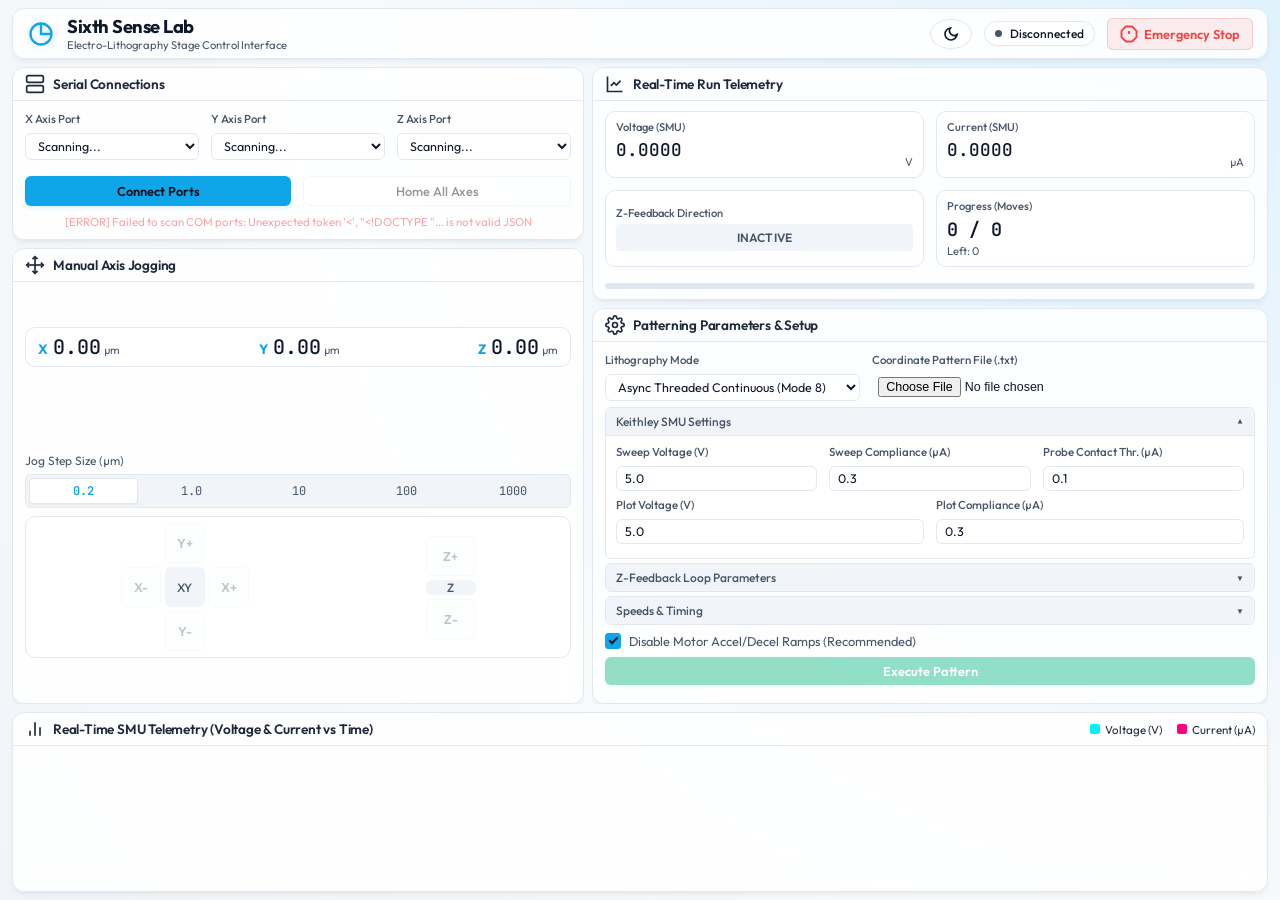
==== commit a869d158: "Fix serial connection panel hanging, make HTTPServer multi-threaded to prevent blocking, force defau" ====
--- a/frontend/index.html
+++ b/frontend/index.html
@@ -83,6 +83,7 @@
                             <button class="btn btn-primary" id="btn-connect">Connect Ports</button>
                             <button class="btn btn-secondary" id="btn-home" disabled>Home All Axes</button>
                         </div>
+                        <div id="connection-status-msg" style="margin-top: 8px; font-size: 0.72rem; color: var(--text-secondary); min-height: 15px; text-align: center;"></div>
                     </div>
                 </section>
 
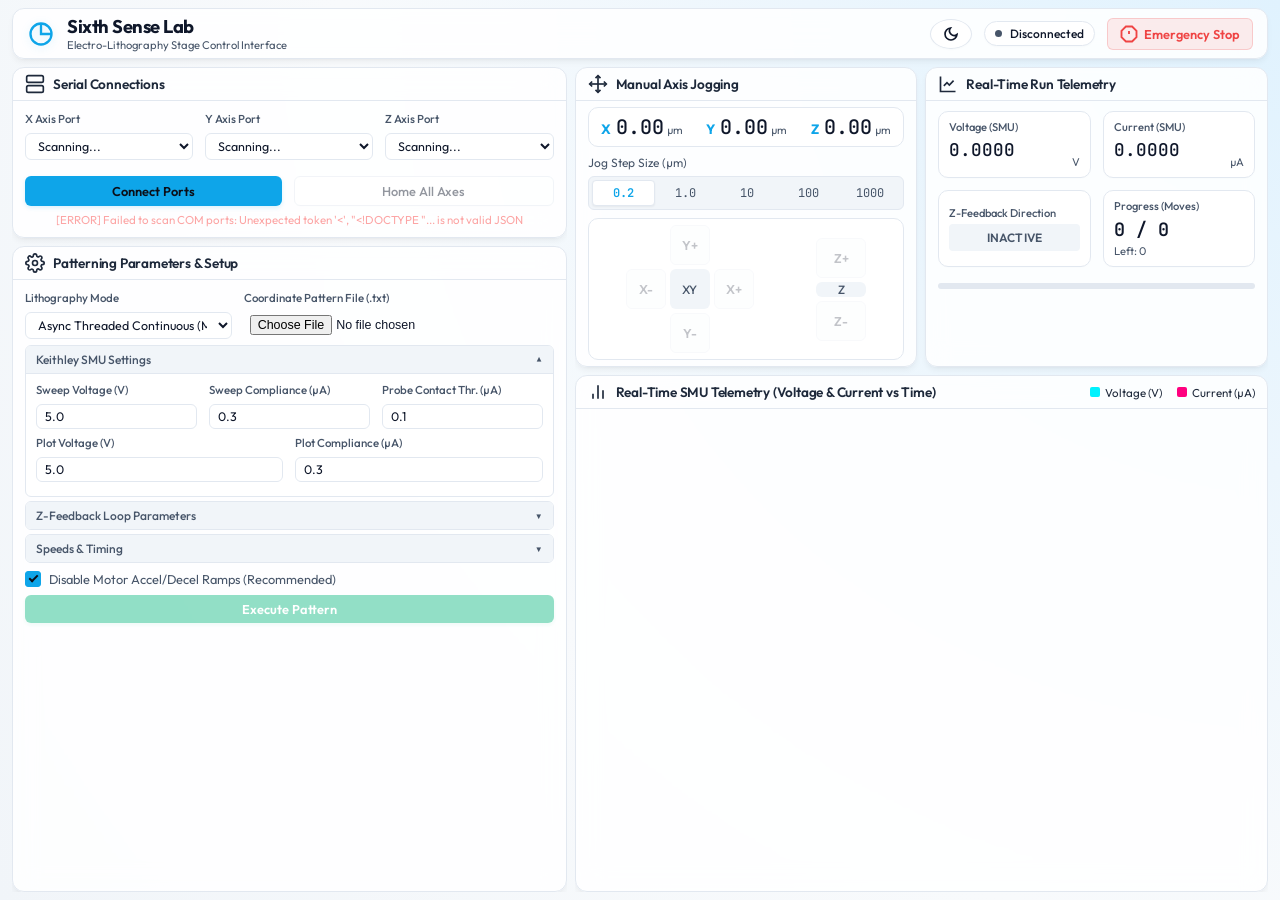
==== commit c472f293: "Restructure UI layout: inputs on left, telemetry/jogging on right, square telemetry graph" ====
--- a/frontend/index.html
+++ b/frontend/index.html
@@ -7,7 +7,7 @@
     <link rel="preconnect" href="https://fonts.googleapis.com">
     <link rel="preconnect" href="https://fonts.gstatic.com" crossorigin>
     <link href="https://fonts.googleapis.com/css2?family=Outfit:wght@300;400;500;600;700&family=JetBrains+Mono:wght@400;500&display=swap" rel="stylesheet">
-    <link rel="stylesheet" href="style.css">
+    <link rel="stylesheet" href="style.css?v=2.0">
 </head>
 <body>
     <div class="glow-bg"></div>
@@ -50,8 +50,8 @@
         <!-- DASHBOARD GRID -->
         <div class="dashboard-grid">
             
-            <!-- LEFT PANEL: Connection & Control -->
-            <div class="panel-column">
+            <!-- LEFT PANEL: Data Input (Connection & Setup Parameters) -->
+            <div class="panel-column left-inputs">
                 
                 <!-- CONNECTION PANEL -->
                 <section class="card glass-panel" id="connection-panel">
@@ -83,116 +83,7 @@
                             <button class="btn btn-primary" id="btn-connect">Connect Ports</button>
                             <button class="btn btn-secondary" id="btn-home" disabled>Home All Axes</button>
                         </div>
-                        <div id="connection-status-msg" style="margin-top: 8px; font-size: 0.72rem; color: var(--text-secondary); min-height: 15px; text-align: center;"></div>
-                    </div>
-                </section>
-
-                <!-- JOG JOGGER PANEL -->
-                <section class="card glass-panel" id="jog-panel">
-                    <div class="card-header">
-                        <svg viewBox="0 0 24 24" width="20" height="20" stroke="currentColor" stroke-width="2" fill="none">
-                            <polyline points="5 9 2 12 5 15"></polyline>
-                            <polyline points="9 5 12 2 15 5"></polyline>
-                            <polyline points="15 19 12 22 9 19"></polyline>
-                            <polyline points="19 9 22 12 19 15"></polyline>
-                            <line x1="2" y1="12" x2="22" y2="12"></line>
-                            <line x1="12" y1="2" x2="12" y2="22"></line>
-                        </svg>
-                        <h2>Manual Axis Jogging</h2>
-                    </div>
-                    <div class="card-body">
-                        <div class="position-display">
-                            <div class="pos-coord">
-                                <span class="coord-label">X</span>
-                                <span class="coord-val" id="pos-x">0.00</span>
-                                <span class="coord-unit">µm</span>
-                            </div>
-                            <div class="pos-coord">
-                                <span class="coord-label">Y</span>
-                                <span class="coord-val" id="pos-y">0.00</span>
-                                <span class="coord-unit">µm</span>
-                            </div>
-                            <div class="pos-coord">
-                                <span class="coord-label">Z</span>
-                                <span class="coord-val" id="pos-z">0.00</span>
-                                <span class="coord-unit">µm</span>
-                            </div>
-                        </div>
-
-                        <div class="jog-layout">
-                            <div class="jog-step-selector">
-                                <label>Jog Step Size (µm)</label>
-                                <div class="step-buttons">
-                                    <button class="step-btn active" data-step="0.2">0.2</button>
-                                    <button class="step-btn" data-step="1.0">1.0</button>
-                                    <button class="step-btn" data-step="10.0">10</button>
-                                    <button class="step-btn" data-step="100.0">100</button>
-                                    <button class="step-btn" data-step="1000.0">1000</button>
-                                </div>
-                            </div>
-
-                            <div class="jog-controls">
-                                <div class="jog-xy-grid">
-                                    <div></div>
-                                    <button class="jog-btn" id="jog-y-plus" disabled title="Y Positive">Y+</button>
-                                    <div></div>
-                                    <button class="jog-btn" id="jog-x-minus" disabled title="X Negative">X-</button>
-                                    <div class="jog-center">XY</div>
-                                    <button class="jog-btn" id="jog-x-plus" disabled title="X Positive">X+</button>
-                                    <div></div>
-                                    <button class="jog-btn" id="jog-y-minus" disabled title="Y Negative">Y-</button>
-                                    <div></div>
-                                </div>
-                                <div class="jog-z-column">
-                                    <button class="jog-btn" id="jog-z-plus" disabled title="Z Positive (Up)">Z+</button>
-                                    <div class="jog-center">Z</div>
-                                    <button class="jog-btn" id="jog-z-minus" disabled title="Z Negative (Down)">Z-</button>
-                                </div>
-                            </div>
-                        </div>
-                    </div>
-                </section>
-            </div>
-
-            <!-- RIGHT PANEL: Telemetry & Patterning -->
-            <div class="panel-column">
-                
-                <!-- TELEMETRY PANEL -->
-                <section class="card glass-panel" id="telemetry-panel">
-                    <div class="card-header">
-                        <svg viewBox="0 0 24 24" width="20" height="20" stroke="currentColor" stroke-width="2" fill="none">
-                            <path d="M3 3v18h18"></path>
-                            <path d="M18.7 8l-5.1 5.2-2.8-2.7L7 14.3"></path>
-                        </svg>
-                        <h2>Real-Time Run Telemetry</h2>
-                    </div>
-                    <div class="card-body">
-                        <div class="telemetry-grid">
-                            <div class="tel-item card-sub">
-                                <div class="tel-label">Voltage (SMU)</div>
-                                <div class="tel-value" id="tel-voltage">0.0000</div>
-                                <div class="tel-unit">V</div>
-                            </div>
-                            <div class="tel-item card-sub">
-                                <div class="tel-label">Current (SMU)</div>
-                                <div class="tel-value" id="tel-current">0.0000</div>
-                                <div class="tel-unit">µA</div>
-                            </div>
-                            <div class="tel-item card-sub">
-                                <div class="tel-label">Z-Feedback Direction</div>
-                                <div class="tel-value-badge inactive" id="tel-feedback-direction">INACTIVE</div>
-                            </div>
-                            <div class="tel-item card-sub">
-                                <div class="tel-label">Progress (Moves)</div>
-                                <div class="tel-progress-summary">
-                                    <span id="tel-moves-done">0</span> / <span id="tel-moves-total">0</span>
-                                </div>
-                                <div class="tel-subtext">Left: <span id="tel-moves-left">0</span></div>
-                            </div>
-                        </div>
-                        <div class="progress-bar-container">
-                            <div class="progress-bar" id="run-progress-bar" style="width: 0%"></div>
-                        </div>
+                        <div id="connection-status-msg" style="margin-top: 6px; font-size: 0.72rem; color: var(--text-secondary); min-height: 12px; text-align: center;"></div>
                     </div>
                 </section>
 
@@ -322,34 +213,147 @@
                     </div>
                 </section>
             </div>
+
+            <!-- RIGHT PANEL: Telemetry, Jogging & Square Graph -->
+            <div class="panel-column right-telemetry">
+                
+                <!-- TOP ROW: JOGGING & STATUS info side-by-side -->
+                <div class="telemetry-top-row">
+                    <!-- JOG JOGGER PANEL -->
+                    <section class="card glass-panel" id="jog-panel">
+                        <div class="card-header">
+                            <svg viewBox="0 0 24 24" width="20" height="20" stroke="currentColor" stroke-width="2" fill="none">
+                                <polyline points="5 9 2 12 5 15"></polyline>
+                                <polyline points="9 5 12 2 15 5"></polyline>
+                                <polyline points="15 19 12 22 9 19"></polyline>
+                                <polyline points="19 9 22 12 19 15"></polyline>
+                                <line x1="2" y1="12" x2="22" y2="12"></line>
+                                <line x1="12" y1="2" x2="12" y2="22"></line>
+                            </svg>
+                            <h2>Manual Axis Jogging</h2>
+                        </div>
+                        <div class="card-body">
+                            <div class="position-display">
+                                <div class="pos-coord">
+                                    <span class="coord-label">X</span>
+                                    <span class="coord-val" id="pos-x">0.00</span>
+                                    <span class="coord-unit">µm</span>
+                                </div>
+                                <div class="pos-coord">
+                                    <span class="coord-label">Y</span>
+                                    <span class="coord-val" id="pos-y">0.00</span>
+                                    <span class="coord-unit">µm</span>
+                                </div>
+                                <div class="pos-coord">
+                                    <span class="coord-label">Z</span>
+                                    <span class="coord-val" id="pos-z">0.00</span>
+                                    <span class="coord-unit">µm</span>
+                                </div>
+                            </div>
+
+                            <div class="jog-layout">
+                                <div class="jog-step-selector">
+                                    <label>Jog Step Size (µm)</label>
+                                    <div class="step-buttons">
+                                        <button class="step-btn active" data-step="0.2">0.2</button>
+                                        <button class="step-btn" data-step="1.0">1.0</button>
+                                        <button class="step-btn" data-step="10.0">10</button>
+                                        <button class="step-btn" data-step="100.0">100</button>
+                                        <button class="step-btn" data-step="1000.0">1000</button>
+                                    </div>
+                                </div>
+
+                                <div class="jog-controls">
+                                    <div class="jog-xy-grid">
+                                        <div></div>
+                                        <button class="jog-btn" id="jog-y-plus" disabled title="Y Positive">Y+</button>
+                                        <div></div>
+                                        <button class="jog-btn" id="jog-x-minus" disabled title="X Negative">X-</button>
+                                        <div class="jog-center">XY</div>
+                                        <button class="jog-btn" id="jog-x-plus" disabled title="X Positive">X+</button>
+                                        <div></div>
+                                        <button class="jog-btn" id="jog-y-minus" disabled title="Y Negative">Y-</button>
+                                        <div></div>
+                                    </div>
+                                    <div class="jog-z-column">
+                                        <button class="jog-btn" id="jog-z-plus" disabled title="Z Positive (Up)">Z+</button>
+                                        <div class="jog-center">Z</div>
+                                        <button class="jog-btn" id="jog-z-minus" disabled title="Z Negative (Down)">Z-</button>
+                                    </div>
+                                </div>
+                            </div>
+                        </div>
+                    </section>
+
+                    <!-- TELEMETRY PANEL -->
+                    <section class="card glass-panel" id="telemetry-panel">
+                        <div class="card-header">
+                            <svg viewBox="0 0 24 24" width="20" height="20" stroke="currentColor" stroke-width="2" fill="none">
+                                <path d="M3 3v18h18"></path>
+                                <path d="M18.7 8l-5.1 5.2-2.8-2.7L7 14.3"></path>
+                            </svg>
+                            <h2>Real-Time Run Telemetry</h2>
+                        </div>
+                        <div class="card-body">
+                            <div class="telemetry-grid">
+                                <div class="tel-item card-sub">
+                                    <div class="tel-label">Voltage (SMU)</div>
+                                    <div class="tel-value" id="tel-voltage">0.0000</div>
+                                    <div class="tel-unit">V</div>
+                                </div>
+                                <div class="tel-item card-sub">
+                                    <div class="tel-label">Current (SMU)</div>
+                                    <div class="tel-value" id="tel-current">0.0000</div>
+                                    <div class="tel-unit">µA</div>
+                                </div>
+                                <div class="tel-item card-sub">
+                                    <div class="tel-label">Z-Feedback Direction</div>
+                                    <div class="tel-value-badge inactive" id="tel-feedback-direction">INACTIVE</div>
+                                </div>
+                                <div class="tel-item card-sub">
+                                    <div class="tel-label">Progress (Moves)</div>
+                                    <div class="tel-progress-summary">
+                                        <span id="tel-moves-done">0</span> / <span id="tel-moves-total">0</span>
+                                    </div>
+                                    <div class="tel-subtext">Left: <span id="tel-moves-left">0</span></div>
+                                </div>
+                            </div>
+                            <div class="progress-bar-container">
+                                <div class="progress-bar" id="run-progress-bar" style="width: 0%"></div>
+                            </div>
+                        </div>
+                    </section>
+                </div>
+
+                <!-- REAL-TIME TELEMETRY CHART PANEL -->
+                <section class="card glass-panel" id="chart-panel">
+                    <div class="card-header">
+                        <svg viewBox="0 0 24 24" width="20" height="20" stroke="currentColor" stroke-width="2" fill="none">
+                            <line x1="18" y1="20" x2="18" y2="10"></line>
+                            <line x1="12" y1="20" x2="12" y2="4"></line>
+                            <line x1="6" y1="20" x2="6" y2="14"></line>
+                        </svg>
+                        <h2>Real-Time SMU Telemetry (Voltage & Current vs Time)</h2>
+                        <div style="margin-left: auto; display: flex; gap: 15px; font-size: 0.72rem;">
+                            <span style="display: flex; align-items: center; gap: 5px;">
+                                <span style="width: 10px; height: 10px; background: #00f2fe; border-radius: 2px;"></span>
+                                Voltage (V)
+                            </span>
+                            <span style="display: flex; align-items: center; gap: 5px;">
+                                <span style="width: 10px; height: 10px; background: #ff007f; border-radius: 2px;"></span>
+                                Current (µA)
+                            </span>
+                        </div>
+                    </div>
+                    <div class="card-body" style="flex: 1; min-height: 0; padding: 5px 10px; display: flex; justify-content: center; align-items: center;">
+                        <canvas id="telemetry-canvas" style="width: 100%; height: 100%; display: block;"></canvas>
+                    </div>
+                </section>
+
+            </div>
         </div>
-
-        <!-- REAL-TIME TELEMETRY CHART PANEL -->
-        <section class="card glass-panel" id="chart-panel">
-            <div class="card-header">
-                <svg viewBox="0 0 24 24" width="20" height="20" stroke="currentColor" stroke-width="2" fill="none">
-                    <line x1="18" y1="20" x2="18" y2="10"></line>
-                    <line x1="12" y1="20" x2="12" y2="4"></line>
-                    <line x1="6" y1="20" x2="6" y2="14"></line>
-                </svg>
-                <h2>Real-Time SMU Telemetry (Voltage & Current vs Time)</h2>
-                <div style="margin-left: auto; display: flex; gap: 15px; font-size: 0.72rem;">
-                    <span style="display: flex; align-items: center; gap: 5px;">
-                        <span style="width: 10px; height: 10px; background: #00f2fe; border-radius: 2px;"></span>
-                        Voltage (V)
-                    </span>
-                    <span style="display: flex; align-items: center; gap: 5px;">
-                        <span style="width: 10px; height: 10px; background: #ff007f; border-radius: 2px;"></span>
-                        Current (µA)
-                    </span>
-                </div>
-            </div>
-            <div class="card-body" style="flex: 1; min-height: 0; padding: 5px 10px; display: flex; justify-content: center; align-items: center;">
-                <canvas id="telemetry-canvas" style="width: 100%; height: 100%; display: block;"></canvas>
-            </div>
-        </section>
     </div>
 
-    <script src="app.js"></script>
+    <script src="app.js?v=2.0"></script>
 </body>
 </html>
--- a/frontend/style.css
+++ b/frontend/style.css
@@ -214,7 +214,7 @@
 /* DASHBOARD GRID */
 .dashboard-grid {
     display: grid;
-    grid-template-columns: 1.1fr 1.3fr;
+    grid-template-columns: 1fr 1.25fr;
     gap: 8px;
     width: 100%;
     min-width: 0;
@@ -239,6 +239,26 @@
     height: 100%;
     min-height: 0;
     overflow: hidden;
+}
+
+.right-telemetry {
+    display: flex;
+    flex-direction: column;
+    gap: 8px;
+    height: 100%;
+    min-height: 0;
+}
+
+.telemetry-top-row {
+    display: flex;
+    gap: 8px;
+    flex-shrink: 0;
+    min-height: 0;
+}
+
+.telemetry-top-row > section {
+    flex: 1;
+    min-height: 0;
 }
 
 /* CARD / SECTION */
@@ -921,11 +941,14 @@
 }
 
 #chart-panel {
-    flex-shrink: 0;
-    height: 180px;
-    display: flex;
-    flex-direction: column;
+    flex: 1;
     min-height: 0;
+    display: flex;
+    flex-direction: column;
+    aspect-ratio: 1 / 1;
+    margin: 0 auto;
+    max-width: 100%;
+    max-height: calc(100% - 215px);
 }
 
 /* Extra element compacting */
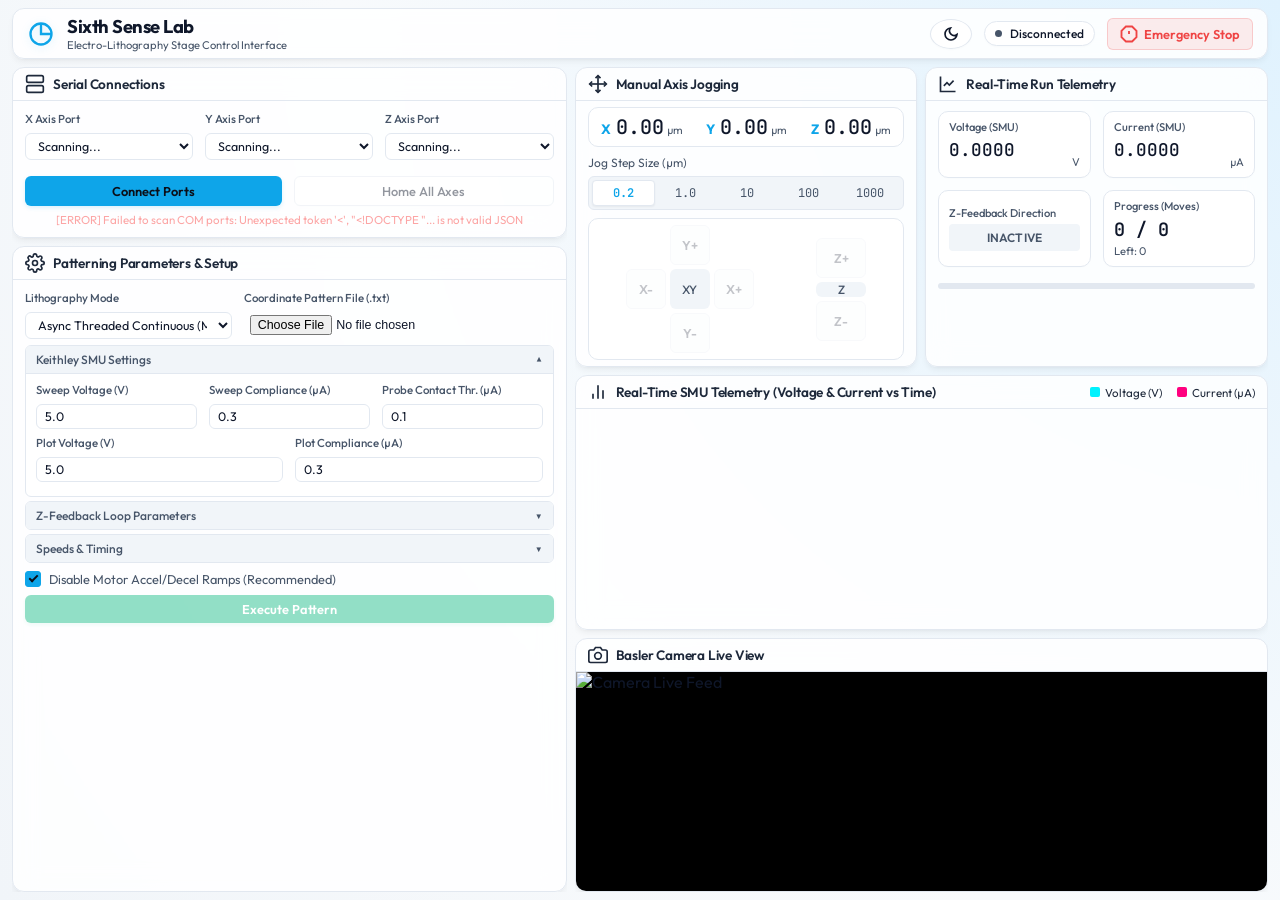
==== commit 1dced016: "Add Basler camera live stream view to frontend and API stream handler to server.py" ====
--- a/frontend/index.html
+++ b/frontend/index.html
@@ -350,6 +350,20 @@
                     </div>
                 </section>
 
+                <!-- CAMERA STREAM PANEL -->
+                <section class="card glass-panel" id="camera-panel">
+                    <div class="card-header">
+                        <svg viewBox="0 0 24 24" width="20" height="20" stroke="currentColor" stroke-width="2" fill="none">
+                            <path d="M23 19a2 2 0 0 1-2 2H3a2 2 0 0 1-2-2V8a2 2 0 0 1 2-2h4l2-3h6l2 3h4a2 2 0 0 1 2 2z"></path>
+                            <circle cx="12" cy="13" r="4"></circle>
+                        </svg>
+                        <h2>Basler Camera Live View</h2>
+                    </div>
+                    <div class="card-body" style="flex: 1; min-height: 0; padding: 0; display: flex; justify-content: center; align-items: center; overflow: hidden; background: #000; border-radius: 0 0 10px 10px;">
+                        <img id="camera-feed" src="/api/camera/stream" style="width: 100%; height: 100%; object-fit: contain; display: block;" alt="Camera Live Feed">
+                    </div>
+                </section>
+
             </div>
         </div>
     </div>
--- a/frontend/style.css
+++ b/frontend/style.css
@@ -948,7 +948,16 @@
     aspect-ratio: 1 / 1;
     margin: 0 auto;
     max-width: 100%;
-    max-height: calc(100% - 215px);
+    max-height: calc(50% - 110px);
+}
+
+#camera-panel {
+    flex: 1;
+    min-height: 0;
+    display: flex;
+    flex-direction: column;
+    width: 100%;
+    max-height: calc(50% - 110px);
 }
 
 /* Extra element compacting */
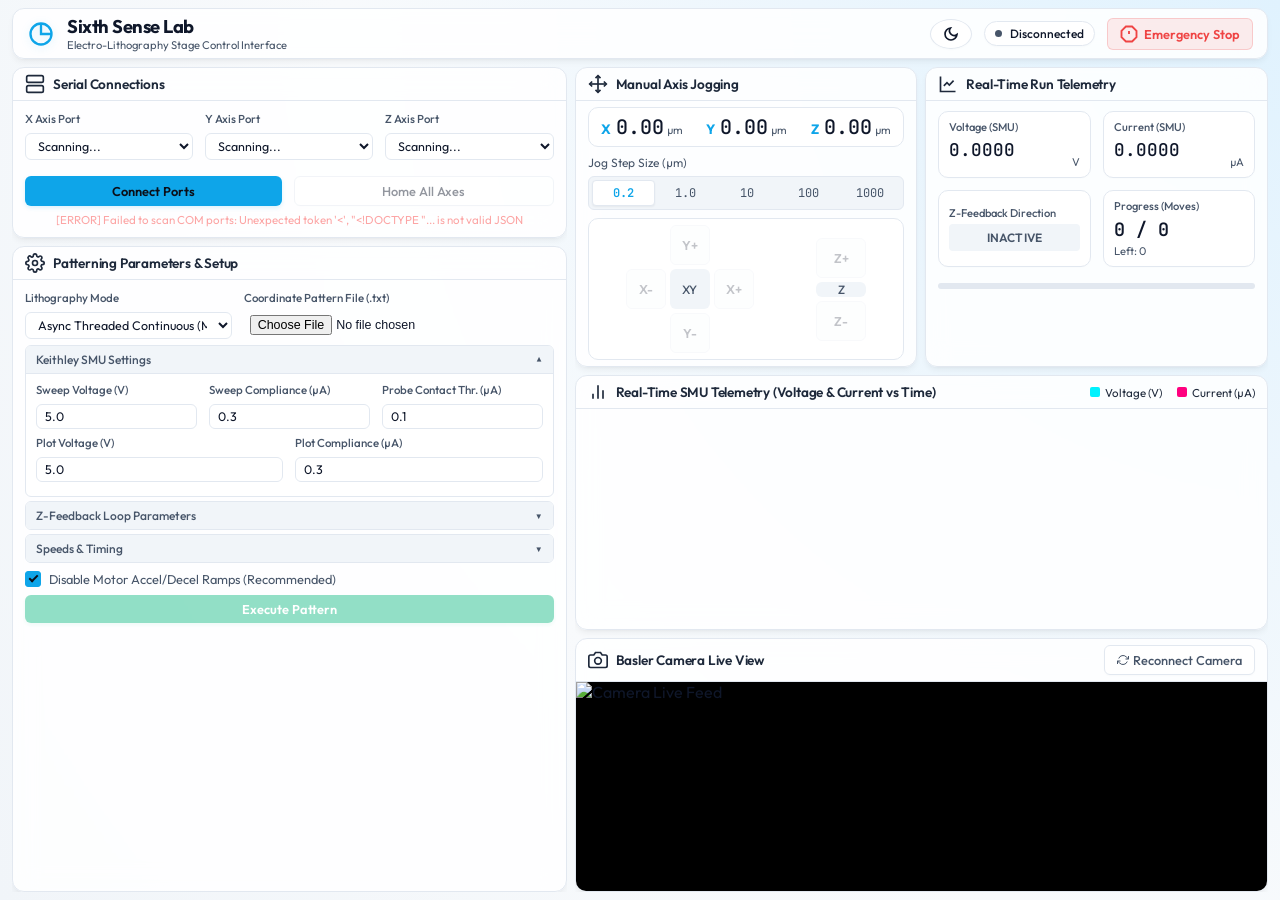
==== commit 1c9a8d44: "cam linked to front end" ====
--- a/frontend/index.html
+++ b/frontend/index.html
@@ -358,6 +358,12 @@
                             <circle cx="12" cy="13" r="4"></circle>
                         </svg>
                         <h2>Basler Camera Live View</h2>
+                        <button class="btn btn-secondary btn-small" id="btn-reconnect-camera" style="margin-left: auto; padding: 4px 8px; font-size: 0.72rem; display: flex; align-items: center; gap: 4px;">
+                            <svg viewBox="0 0 24 24" width="12" height="12" stroke="currentColor" stroke-width="2" fill="none">
+                                <path d="M23 4v6h-6M1 20v-6h6M3.51 9a9 9 0 0 1 14.85-3.36L23 10M1 14l4.64 4.36A9 9 0 0 0 20.49 15"></path>
+                            </svg>
+                            Reconnect Camera
+                        </button>
                     </div>
                     <div class="card-body" style="flex: 1; min-height: 0; padding: 0; display: flex; justify-content: center; align-items: center; overflow: hidden; background: #000; border-radius: 0 0 10px 10px;">
                         <img id="camera-feed" src="/api/camera/stream" style="width: 100%; height: 100%; object-fit: contain; display: block;" alt="Camera Live Feed">
